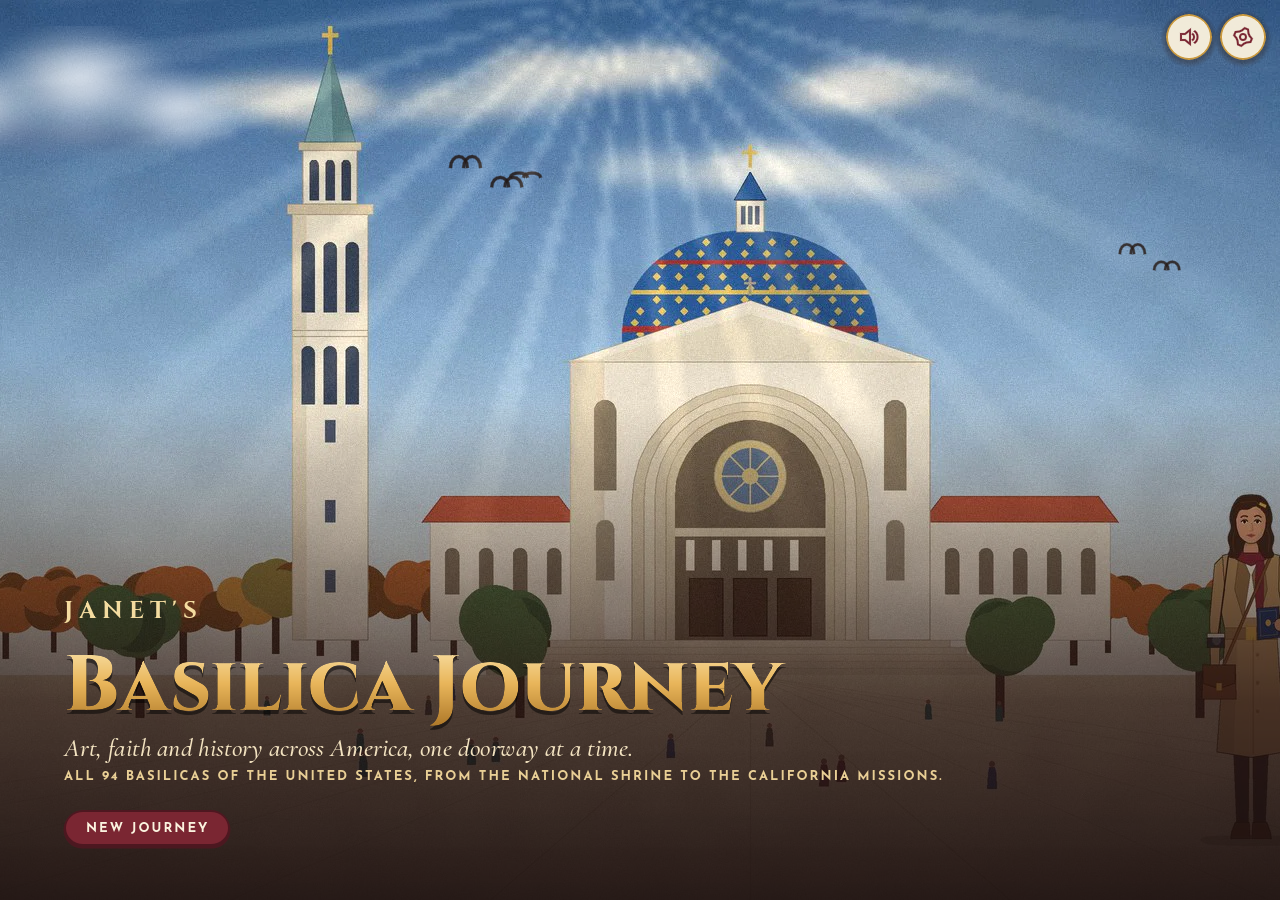
==== godot/index.html @ 4185f3e9 "Janet's Basilica Journey Godot desktop build in /godot/ (no-threads web export, built files only; so" ====
<!DOCTYPE html>
<html lang="en">
	<head>
<meta name="robots" content="noindex, nofollow">
		<meta charset="utf-8">
		<meta name="viewport" content="width=device-width, user-scalable=no, initial-scale=1.0">
		<title>Janet's Basilica Journey</title>
		<style>
html, body, #canvas {
	margin: 0;
	padding: 0;
	border: 0;
}

body {
	color: white;
	background-color: black;
	overflow: hidden;
	touch-action: none;
}

#canvas {
	display: block;
}

#canvas:focus {
	outline: none;
}

#status, #status-splash, #status-progress {
	position: absolute;
	left: 0;
	right: 0;
}

#status, #status-splash {
	top: 0;
	bottom: 0;
}

#status {
	background-color: #1d130d;
	display: flex;
	flex-direction: column;
	justify-content: center;
	align-items: center;
	visibility: hidden;
}

#status-splash {
	max-height: 100%;
	max-width: 100%;
	margin: auto;
}

#status-splash.show-image--false {
	display: none;
}

#status-splash.fullsize--true {
	height: 100%;
	width: 100%;
	object-fit: contain;
}

#status-splash.use-filter--false {
	image-rendering: pixelated;
}

#status-progress, #status-notice {
	display: none;
}

#status-progress {
	bottom: 10%;
	width: 50%;
	margin: 0 auto;
}

#status-notice {
	background-color: #5b3943;
	border-radius: 0.5rem;
	border: 1px solid #9b3943;
	color: #e0e0e0;
	font-family: 'Noto Sans', 'Droid Sans', Arial, sans-serif;
	line-height: 1.3;
	margin: 0 2rem;
	overflow: hidden;
	padding: 1rem;
	text-align: center;
	z-index: 1;
}
		</style>
		<link id="-gd-engine-icon" rel="icon" type="image/png" href="index.icon.png" />
<link rel="apple-touch-icon" href="index.apple-touch-icon.png"/>

	</head>
	<body>
		<canvas id="canvas">
			Your browser does not support the canvas tag.
		</canvas>

		<noscript>
			Your browser does not support JavaScript.
		</noscript>

		<div id="status">
			<img id="status-splash" class="show-image--false fullsize--true use-filter--true" src="index.png" alt="">
			<progress id="status-progress"></progress>
			<div id="status-notice"></div>
		</div>

		<script src="index.js"></script>
		<script>
const GODOT_CONFIG = {"args":[],"canvasResizePolicy":2,"emscriptenPoolSize":8,"ensureCrossOriginIsolationHeaders":true,"executable":"index","experimentalVK":false,"fileSizes":{"index.pck":14269232,"index.wasm":39514754},"focusCanvas":true,"gdextensionLibs":[],"godotPoolSize":4};
const GODOT_THREADS_ENABLED = false;
const engine = new Engine(GODOT_CONFIG);

(function () {
	const statusOverlay = document.getElementById('status');
	const statusProgress = document.getElementById('status-progress');
	const statusNotice = document.getElementById('status-notice');

	let initializing = true;
	let statusMode = '';

	function setStatusMode(mode) {
		if (statusMode === mode || !initializing) {
			return;
		}
		if (mode === 'hidden') {
			statusOverlay.remove();
			initializing = false;
			return;
		}
		statusOverlay.style.visibility = 'visible';
		statusProgress.style.display = mode === 'progress' ? 'block' : 'none';
		statusNotice.style.display = mode === 'notice' ? 'block' : 'none';
		statusMode = mode;
	}

	function setStatusNotice(text) {
		while (statusNotice.lastChild) {
			statusNotice.removeChild(statusNotice.lastChild);
		}
		const lines = text.split('\n');
		lines.forEach((line) => {
			statusNotice.appendChild(document.createTextNode(line));
			statusNotice.appendChild(document.createElement('br'));
		});
	}

	function displayFailureNotice(err) {
		console.error(err);
		if (err instanceof Error) {
			setStatusNotice(err.message);
		} else if (typeof err === 'string') {
			setStatusNotice(err);
		} else {
			setStatusNotice('An unknown error occurred.');
		}
		setStatusMode('notice');
		initializing = false;
	}

	const missing = Engine.getMissingFeatures({
		threads: GODOT_THREADS_ENABLED,
	});

	if (missing.length !== 0) {
		if (GODOT_CONFIG['serviceWorker'] && GODOT_CONFIG['ensureCrossOriginIsolationHeaders'] && 'serviceWorker' in navigator) {
			let serviceWorkerRegistrationPromise;
			try {
				serviceWorkerRegistrationPromise = navigator.serviceWorker.getRegistration();
			} catch (err) {
				serviceWorkerRegistrationPromise = Promise.reject(new Error('Service worker registration failed.'));
			}
			// There's a chance that installing the service worker would fix the issue
			Promise.race([
				serviceWorkerRegistrationPromise.then((registration) => {
					if (registration != null) {
						return Promise.reject(new Error('Service worker already exists.'));
					}
					return registration;
				}).then(() => engine.installServiceWorker()),
				// For some reason, `getRegistration()` can stall
				new Promise((resolve) => {
					setTimeout(() => resolve(), 2000);
				}),
			]).then(() => {
				// Reload if there was no error.
				window.location.reload();
			}).catch((err) => {
				console.error('Error while registering service worker:', err);
			});
		} else {
			// Display the message as usual
			const missingMsg = 'Error\nThe following features required to run Godot projects on the Web are missing:\n';
			displayFailureNotice(missingMsg + missing.join('\n'));
		}
	} else {
		setStatusMode('progress');
		engine.startGame({
			'onProgress': function (current, total) {
				if (current > 0 && total > 0) {
					statusProgress.value = current;
					statusProgress.max = total;
				} else {
					statusProgress.removeAttribute('value');
					statusProgress.removeAttribute('max');
				}
			},
		}).then(() => {
			setStatusMode('hidden');
		}, displayFailureNotice);
	}
}());
		</script>
	</body>
</html>
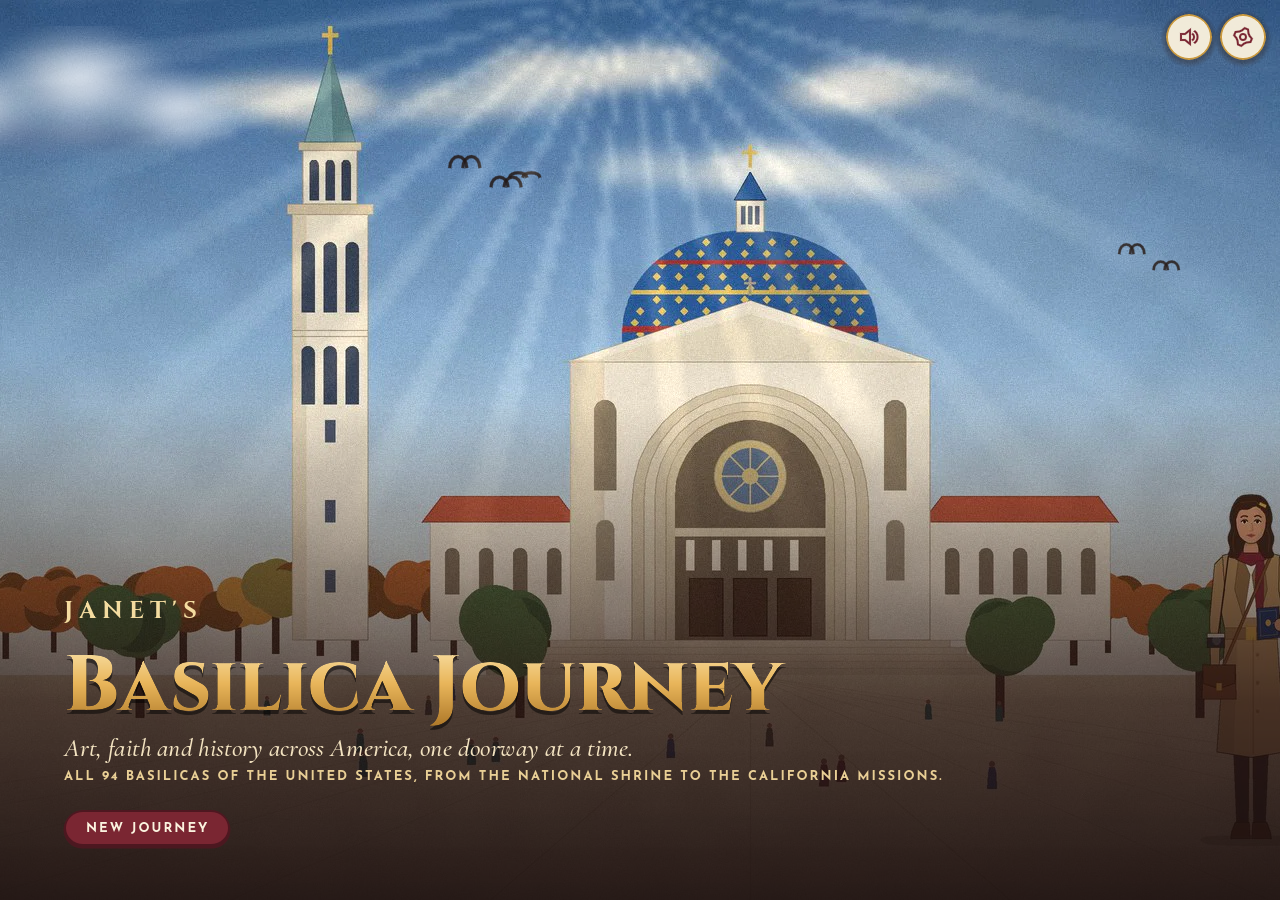
==== commit 59a19144: "Janet's Basilica Journey Godot v0.4 remaster in /godot/ (index.pck + index.html size only; source f3" ====
--- a/godot/index.html
+++ b/godot/index.html
@@ -112,7 +112,7 @@
 
 		<script src="index.js"></script>
 		<script>
-const GODOT_CONFIG = {"args":[],"canvasResizePolicy":2,"emscriptenPoolSize":8,"ensureCrossOriginIsolationHeaders":true,"executable":"index","experimentalVK":false,"fileSizes":{"index.pck":14269232,"index.wasm":39514754},"focusCanvas":true,"gdextensionLibs":[],"godotPoolSize":4};
+const GODOT_CONFIG = {"args":[],"canvasResizePolicy":2,"emscriptenPoolSize":8,"ensureCrossOriginIsolationHeaders":true,"executable":"index","experimentalVK":false,"fileSizes":{"index.pck":14521736,"index.wasm":39514754},"focusCanvas":true,"gdextensionLibs":[],"godotPoolSize":4};
 const GODOT_THREADS_ENABLED = false;
 const engine = new Engine(GODOT_CONFIG);
 
